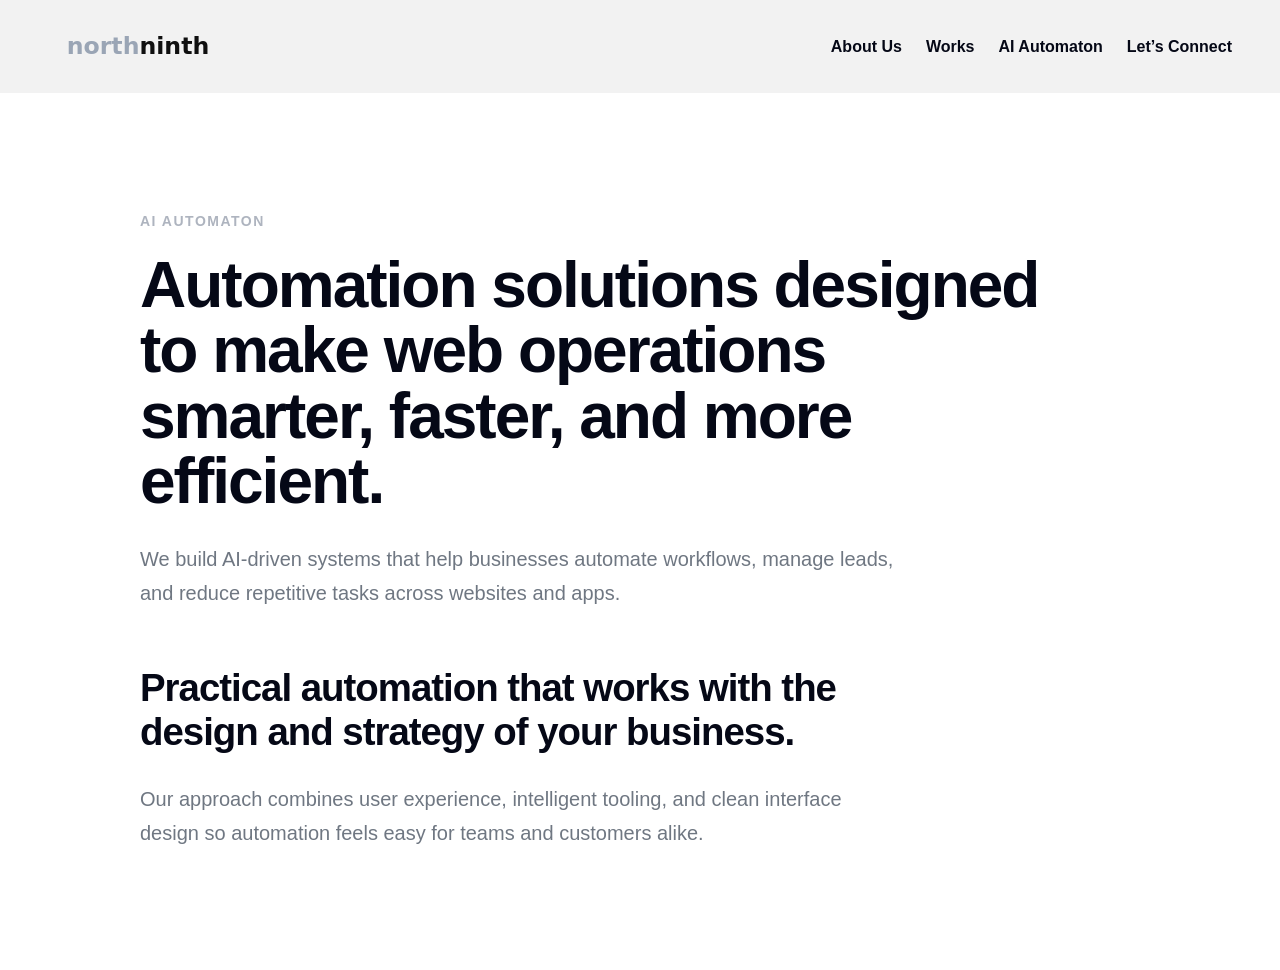
==== automation.html @ 1477fb8a "Add standalone Works and AI Automaton pages with header link navigation" ====
<!DOCTYPE html>
<html lang="en">
<head>
  <meta charset="UTF-8" />
  <meta name="viewport" content="width=device-width, initial-scale=1.0" />
  <title>AI Automaton | northninth</title>
  <link rel="stylesheet" href="style.css" />
</head>
<body>
  <header class="site-header">
    <div class="logo">
      <img src="logo.svg" alt="northninth logo" />
    </div>

    <nav class="header-nav">
      <a href="index.html#about">About Us</a>
      <a href="works.html">Works</a>
      <a href="automation.html">AI Automaton</a>
      <a href="index.html#contact">Let’s Connect</a>
    </nav>
  </header>

  <main>
    <section class="about-section" id="automation">
      <div class="about-container">
        <p class="section-label">AI Automaton</p>

        <h2 class="about-heading">
          Automation solutions designed to make web operations smarter,
          faster, and more efficient.
        </h2>

        <p class="about-text">
          We build AI-driven systems that help businesses automate workflows,
          manage leads, and reduce repetitive tasks across websites and apps.
        </p>

        <h3 class="about-subheading">
          Practical automation that works with the design and strategy of your business.
        </h3>

        <p class="about-text">
          Our approach combines user experience, intelligent tooling, and clean
          interface design so automation feels easy for teams and customers alike.
        </p>
      </div>
    </section>
  </main>
</body>
</html>
---- style.css ----
* {
  box-sizing: border-box;
  margin: 0;
  padding: 0;
}

:root {
  --bg-color: #f2f2f2;
  --surface-color: #ffffff;
  --text-dark: #050816;
  --text-gray: #aeb4bf;
  --text-muted: #6f7782;
  --border-dark: #111111;
}

body {
  background-color: var(--bg-color);
  color: var(--text-dark);
  font-family: "Inter Tight", Arial, sans-serif;
}

.site-header {
  display: flex;
  justify-content: space-between;
  align-items: center;
  padding: 24px 48px;
}

.logo img {
  width: 180px;
  height: auto;
  display: block;
}

.header-nav {
  display: flex;
  align-items: center;
  gap: 24px;
}

.header-nav a {
  color: var(--text-dark);
  text-decoration: none;
  font-size: 16px;
  font-weight: 600;
  transition: color 0.2s ease;
}

.header-nav a:hover {
  color: #555;
}

.hero {
  min-height: calc(100vh - 100px);
  display: flex;
  flex-direction: column;
  justify-content: center;
  align-items: center;
  padding: 40px 20px 100px;
  text-align: center;
}

.hero h1 {
  max-width: 1200px;
  font-size: clamp(52px, 8vw, 110px);
  line-height: 0.95;
  font-weight: 700;
  letter-spacing: -3px;
}

.hero-gray {
  color: var(--text-gray);
}

.hero-subheadline {
  max-width: 760px;
  margin-top: 32px;
  font-size: 20px;
  line-height: 1.6;
  color: var(--text-dark);
}

.hero-button {
  display: inline-flex;
  align-items: center;
  justify-content: center;
  margin-top: 40px;
  padding: 18px 38px;
  border-radius: 999px;
  background-color: var(--text-dark);
  color: white;
  text-decoration: none;
  font-size: 18px;
  font-weight: 600;
  transition: opacity 0.2s ease;
}

.hero-button:hover {
  opacity: 0.85;
}

@media (max-width: 768px) {
  .site-header {
    padding: 20px 20px;
  }

  .logo img {
    width: 140px;
  }

  .hero {
    padding: 20px 16px 80px;
  }

  .hero h1 {
    font-size: clamp(42px, 12vw, 72px);
    letter-spacing: -2px;
  }

  .hero-subheadline {
    font-size: 18px;
    margin-top: 24px;
  }

  .hero-button {
    font-size: 16px;
    padding: 16px 30px;
  }
}

.about-section {
  padding: 120px 20px;
  background-color: #ffffff;
}

.about-container {
  max-width: 1000px;
  margin: 0 auto;
  text-align: left;
}

.section-label {
  font-size: 14px;
  font-weight: 600;
  letter-spacing: 1.5px;
  text-transform: uppercase;
  color: var(--text-gray);
  margin-bottom: 24px;
}

.about-heading {
  font-size: clamp(40px, 5vw, 72px);
  line-height: 1.02;
  font-weight: 700;
  letter-spacing: -2px;
  color: var(--text-dark);
  max-width: 900px;
}

.about-text {
  font-size: 20px;
  line-height: 1.7;
  color: var(--text-muted);
  max-width: 760px;
  margin-top: 28px;
}

.about-subheading {
  font-size: clamp(28px, 3vw, 42px);
  line-height: 1.15;
  font-weight: 700;
  letter-spacing: -1px;
  color: var(--text-dark);
  max-width: 820px;
  margin-top: 56px;
}

@media (max-width: 768px) {
  .about-section {
    padding: 80px 20px;
  }

  .about-heading {
    font-size: clamp(32px, 9vw, 48px);
  }

  .about-text {
    font-size: 18px;
  }

  .about-subheading {
    font-size: clamp(24px, 7vw, 34px);
    margin-top: 40px;
  }
}
.brand-name {
  display: inline-block;
  font-weight: inherit;
  letter-spacing: inherit;
}

.brand-light {
  color: var(--text-gray);
}

.brand-dark {
  color: var(--text-dark);
}

.works-section {
  padding: 120px 20px;
  background-color: var(--bg-color);
}

.works-container {
  max-width: 1200px;
  margin: 0 auto;
}

.works-heading {
  max-width: 760px;
  font-size: clamp(40px, 5vw, 72px);
  line-height: 1.02;
  font-weight: 700;
  letter-spacing: -2px;
  color: var(--text-dark);
  margin-bottom: 56px;
}

.works-grid {
  display: grid;
  grid-template-columns: repeat(3, 1fr);
  gap: 28px;
}

.work-card {
  display: flex;
  flex-direction: column;
}

.work-image-placeholder {
  width: 100%;
  aspect-ratio: 4 / 3;
  background: #dfe3e8;
  border-radius: 20px;
}

.work-info {
  margin-top: 18px;
}

.work-info h3 {
  font-size: 24px;
  font-weight: 700;
  color: var(--text-dark);
  margin-bottom: 8px;
}

.work-info p {
  font-size: 16px;
  color: var(--text-muted);
}

@media (max-width: 900px) {
  .works-grid {
    grid-template-columns: 1fr;
  }

  .works-heading {
    margin-bottom: 40px;
  }
}
.contact-section {
  padding: 120px 20px;
  background-color: #ffffff;
}

.contact-container {
  max-width: 900px;
  margin: 0 auto;
}

.contact-heading {
  max-width: 800px;
  font-size: clamp(40px, 5vw, 72px);
  line-height: 1.02;
  font-weight: 700;
  letter-spacing: -2px;
  color: var(--text-dark);
  margin-bottom: 24px;
}

.contact-text {
  max-width: 620px;
  font-size: 20px;
  line-height: 1.7;
  color: var(--text-muted);
  margin-bottom: 48px;
}

.contact-form {
  background-color: #ffffff;
  border: 1px solid #e3e7ee;
  border-radius: 28px;
  box-shadow: 0 28px 80px rgba(15, 23, 42, 0.08);
  padding: 40px;
}

.form-group {
  display: flex;
  flex-direction: column;
  gap: 12px;
  margin-bottom: 24px;
}

.contact-form label {
  font-size: 16px;
  font-weight: 700;
  color: var(--text-dark);
}

.contact-form input,
.contact-form textarea {
  width: 100%;
  border: 1px solid #d7dde7;
  border-radius: 18px;
  background-color: #fdfdff;
  padding: 16px 18px;
  font-size: 16px;
  line-height: 1.5;
  color: var(--text-dark);
  outline: none;
  transition: border-color 0.2s ease, box-shadow 0.2s ease;
}

.contact-form input:focus,
.contact-form textarea:focus {
  border-color: var(--text-dark);
  box-shadow: 0 0 0 4px rgba(5, 8, 22, 0.08);
}

.pill-group {
  display: flex;
  flex-wrap: wrap;
  gap: 12px;
}

.pill-button {
  border: 1px solid #d7dde7;
  border-radius: 999px;
  background-color: #ffffff;
  color: var(--text-dark);
  padding: 14px 24px;
  font-size: 16px;
  font-weight: 500;
  cursor: pointer;
  transition: background-color 0.2s ease, border-color 0.2s ease, color 0.2s ease;
}

.pill-button:hover {
  background-color: #f7f7f7;
}

.pill-button.active {
  background-color: var(--text-gray);
  border-color: var(--text-gray);
  color: #ffffff;
}

.contact-button {
  margin-top: 8px;
  padding: 18px 34px;
  border: none;
  border-radius: 999px;
  background-color: var(--text-dark);
  color: white;
  font-size: 18px;
  font-weight: 700;
  cursor: pointer;
  transition: opacity 0.2s ease, transform 0.2s ease;
}

.contact-button:hover {
  opacity: 0.95;
  transform: translateY(-1px);
}

.form-message {
  display: none;
  margin-top: 18px;
  font-size: 16px;
  line-height: 1.6;
}

.success-message {
  color: #14632e;
}

.error-message {
  color: #8b1f28;
}

@media (max-width: 768px) {
  .contact-form {
    padding: 28px 20px;
  }

  .form-group {
    margin-bottom: 20px;
  }

  .contact-button {
    width: 100%;
    padding: 16px 20px;
  }
}

.contact-form {
  display: flex;
  flex-direction: column;
  gap: 24px;
}

.form-group {
  display: flex;
  flex-direction: column;
}

.form-group label {
  font-size: 15px;
  font-weight: 600;
  color: var(--text-dark);
  margin-bottom: 10px;
}

.form-group input,
.form-group textarea {
  width: 100%;
  padding: 18px 20px;
  font-size: 16px;
  font-family: inherit;
  color: var(--text-dark);
  background-color: var(--bg-color);
  border: 1px solid var(--border-light);
  border-radius: 18px;
  outline: none;
  transition: border-color 0.2s ease, background-color 0.2s ease;
}

.form-group input:focus,
.form-group textarea:focus {
  border-color: var(--text-dark);
  background-color: #ffffff;
}

.form-group textarea {
  resize: vertical;
  min-height: 160px;
}

.contact-button {
  align-self: flex-start;
  display: inline-flex;
  align-items: center;
  justify-content: center;
  padding: 18px 34px;
  border: none;
  border-radius: 999px;
  background-color: var(--text-dark);
  color: #ffffff;
  font-size: 17px;
  font-weight: 600;
  cursor: pointer;
  transition: opacity 0.2s ease;
}

.contact-button:hover {
  opacity: 0.85;
}

.form-message {
  display: none;
  font-size: 15px;
  margin-top: 8px;
}

.success-message {
  color: #2f7a46;
}

.error-message {
  color: #a33a3a;
}

@media (max-width: 768px) {
  .contact-section {
    padding: 80px 20px;
  }

  .contact-heading {
    font-size: clamp(32px, 9vw, 48px);
  }

  .contact-text {
    font-size: 18px;
    margin-bottom: 36px;
  }

  .contact-button {
    width: 100%;
    justify-content: center;
  }
}

.pill-group {
  display: flex;
  flex-wrap: wrap;
  gap: 14px;
  margin-top: 8px;
}
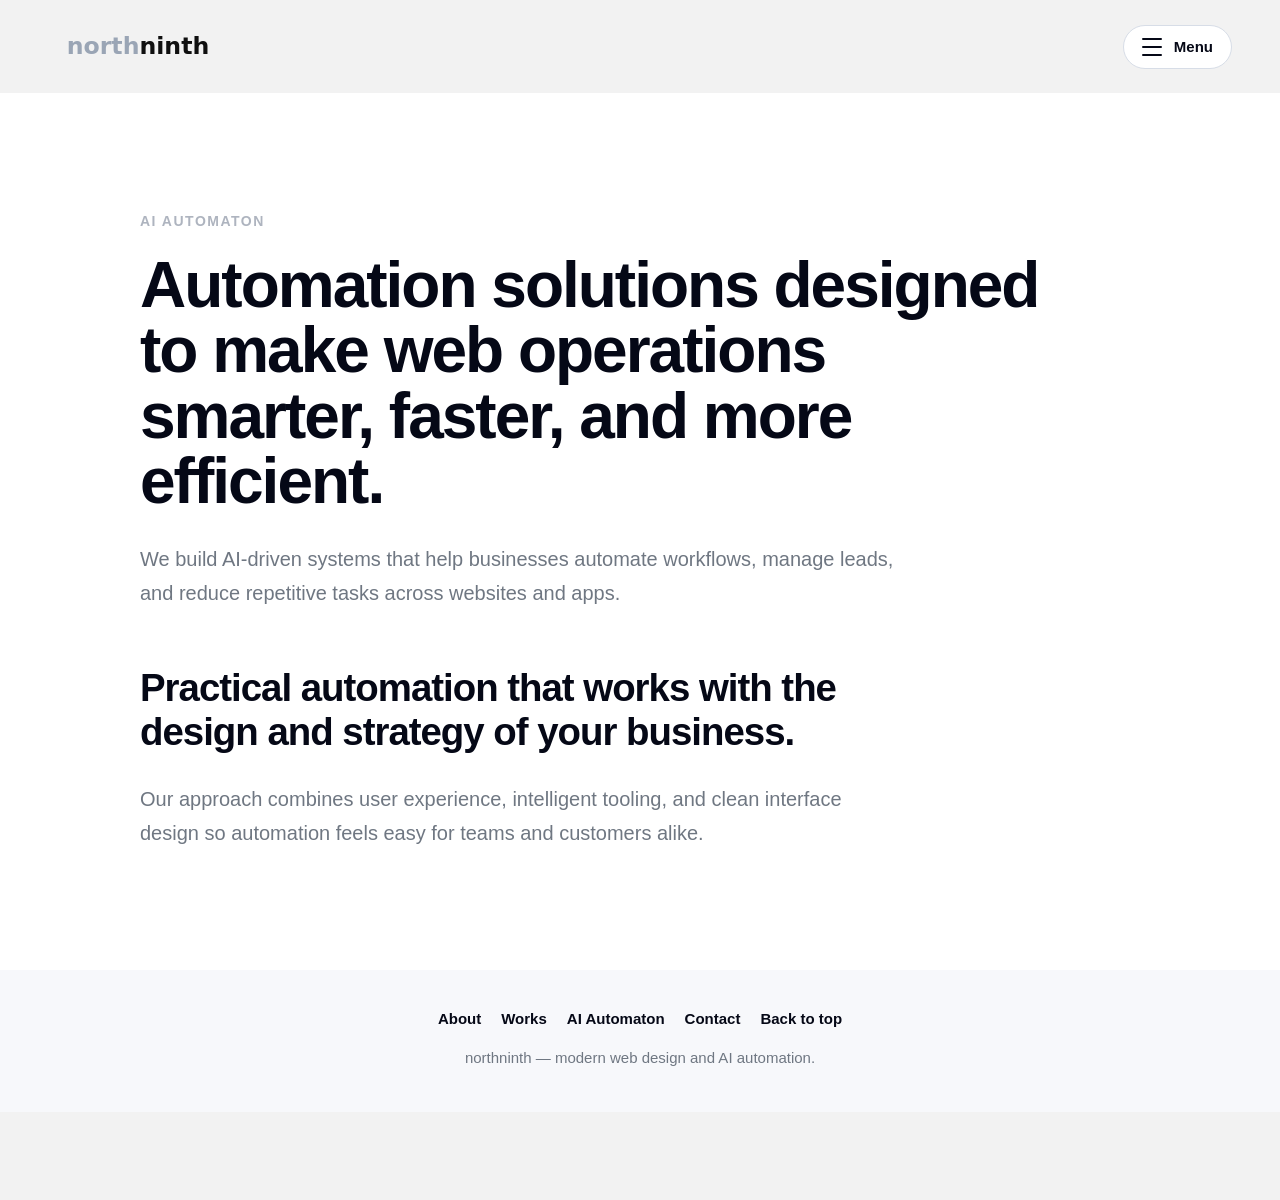
==== commit 4bd6b708: "Replace header text links with a unique menu icon and add Home link" ====
--- a/automation.html
+++ b/automation.html
@@ -7,16 +7,27 @@
   <link rel="stylesheet" href="style.css" />
 </head>
 <body>
+  <div id="top"></div>
   <header class="site-header">
     <div class="logo">
       <img src="logo.svg" alt="northninth logo" />
     </div>
 
-    <nav class="header-nav">
-      <a href="index.html#about">About Us</a>
+    <button class="nav-toggle" aria-expanded="false" aria-controls="site-menu" type="button">
+      <span class="nav-toggle-icon" aria-hidden="true">
+        <span></span>
+        <span></span>
+        <span></span>
+      </span>
+      <span class="nav-toggle-label">Menu</span>
+    </button>
+
+    <nav class="site-menu" id="site-menu" aria-label="Site navigation">
+      <a href="index.html">Home</a>
+      <a href="index.html#about">About</a>
       <a href="works.html">Works</a>
       <a href="automation.html">AI Automaton</a>
-      <a href="index.html#contact">Let’s Connect</a>
+      <a href="index.html#contact">Contact</a>
     </nav>
   </header>
 
@@ -45,6 +56,19 @@
         </p>
       </div>
     </section>
+
+    <footer class="site-footer">
+      <div class="footer-container">
+        <nav class="footer-nav">
+          <a href="index.html#about">About</a>
+          <a href="works.html">Works</a>
+          <a href="automation.html">AI Automaton</a>
+          <a href="index.html#contact">Contact</a>
+          <a href="#top">Back to top</a>
+        </nav>
+        <p class="footer-note">northninth — modern web design and AI automation.</p>
+      </div>
+    </footer>
   </main>
 </body>
 </html>
--- a/style.css
+++ b/style.css
@@ -32,22 +32,96 @@
   display: block;
 }
 
-.header-nav {
-  display: flex;
+.nav-toggle {
+  display: inline-flex;
   align-items: center;
-  gap: 24px;
-}
-
-.header-nav a {
+  gap: 12px;
+  border: 1px solid #d7dde7;
+  background-color: #ffffff;
+  color: var(--text-dark);
+  padding: 12px 18px;
+  border-radius: 999px;
+  cursor: pointer;
+  font-size: 15px;
+  font-weight: 600;
+  transition: border-color 0.2s ease, background-color 0.2s ease, transform 0.2s ease;
+}
+
+.nav-toggle:hover,
+.nav-toggle:focus-visible {
+  border-color: var(--text-dark);
+  background-color: #f7f7f7;
+}
+
+.nav-toggle-icon {
+  display: inline-flex;
+  flex-direction: column;
+  justify-content: space-between;
+  width: 20px;
+  height: 18px;
+}
+
+.nav-toggle-icon span {
+  display: block;
+  height: 2px;
+  width: 100%;
+  background-color: var(--text-dark);
+  border-radius: 999px;
+}
+
+.site-menu {
+  position: absolute;
+  top: calc(100% + 18px);
+  right: 48px;
+  display: flex;
+  flex-direction: column;
+  gap: 14px;
+  padding: 22px 24px;
+  min-width: 220px;
+  background-color: #ffffff;
+  border: 1px solid #e3e7ee;
+  border-radius: 24px;
+  box-shadow: 0 24px 64px rgba(15, 23, 42, 0.12);
+  opacity: 0;
+  pointer-events: none;
+  transform: translateY(-10px);
+  transition: opacity 0.2s ease, transform 0.2s ease;
+  z-index: 20;
+}
+
+.site-menu.open {
+  opacity: 1;
+  pointer-events: auto;
+  transform: translateY(0);
+}
+
+.site-menu a {
   color: var(--text-dark);
   text-decoration: none;
+  font-weight: 600;
   font-size: 16px;
-  font-weight: 600;
+  padding: 10px 0;
   transition: color 0.2s ease;
 }
 
-.header-nav a:hover {
+.site-menu a:hover {
   color: #555;
+}
+
+@media (max-width: 768px) {
+  .site-header {
+    padding: 20px 20px;
+  }
+
+  .nav-toggle {
+    padding: 12px 16px;
+  }
+
+  .site-menu {
+    right: 20px;
+    left: 20px;
+    min-width: auto;
+  }
 }
 
 .hero {
@@ -518,3 +592,89 @@
   gap: 14px;
   margin-top: 8px;
 }
+
+.site-footer {
+  padding: 40px 20px;
+  background-color: #f7f8fb;
+}
+
+.footer-container {
+  max-width: 1100px;
+  margin: 0 auto;
+  display: flex;
+  flex-direction: column;
+  align-items: center;
+  gap: 18px;
+}
+
+.footer-nav {
+  display: flex;
+  flex-wrap: wrap;
+  justify-content: center;
+  gap: 20px;
+}
+
+.footer-nav a {
+  color: var(--text-dark);
+  text-decoration: none;
+  font-size: 15px;
+  font-weight: 600;
+  transition: color 0.2s ease;
+}
+
+.footer-nav a:hover {
+  color: #4d4d4d;
+}
+
+.footer-note {
+  max-width: 760px;
+  text-align: center;
+  color: var(--text-muted);
+  font-size: 15px;
+  line-height: 1.75;
+}
+
+@media (max-width: 768px) {
+  .footer-nav {
+    gap: 14px;
+  }
+}
+body {
+  cursor: none;
+}
+
+.cursor-dot,
+.cursor-ring {
+  position: fixed;
+  top: 0;
+  left: 0;
+  pointer-events: none;
+  z-index: 9999;
+  transform: translate(-50%, -50%);
+}
+
+.cursor-dot {
+  width: 8px;
+  height: 8px;
+  background-color: var(--text-dark);
+  border-radius: 50%;
+}
+
+.cursor-ring {
+  width: 32px;
+  height: 32px;
+  border: 1.5px solid var(--text-gray);
+  border-radius: 50%;
+  transition: width 0.2s ease, height 0.2s ease, border-color 0.2s ease;
+}
+
+@media (max-width: 768px) {
+  .cursor-dot,
+  .cursor-ring {
+    display: none;
+  }
+
+  body {
+    cursor: auto;
+  }
+}
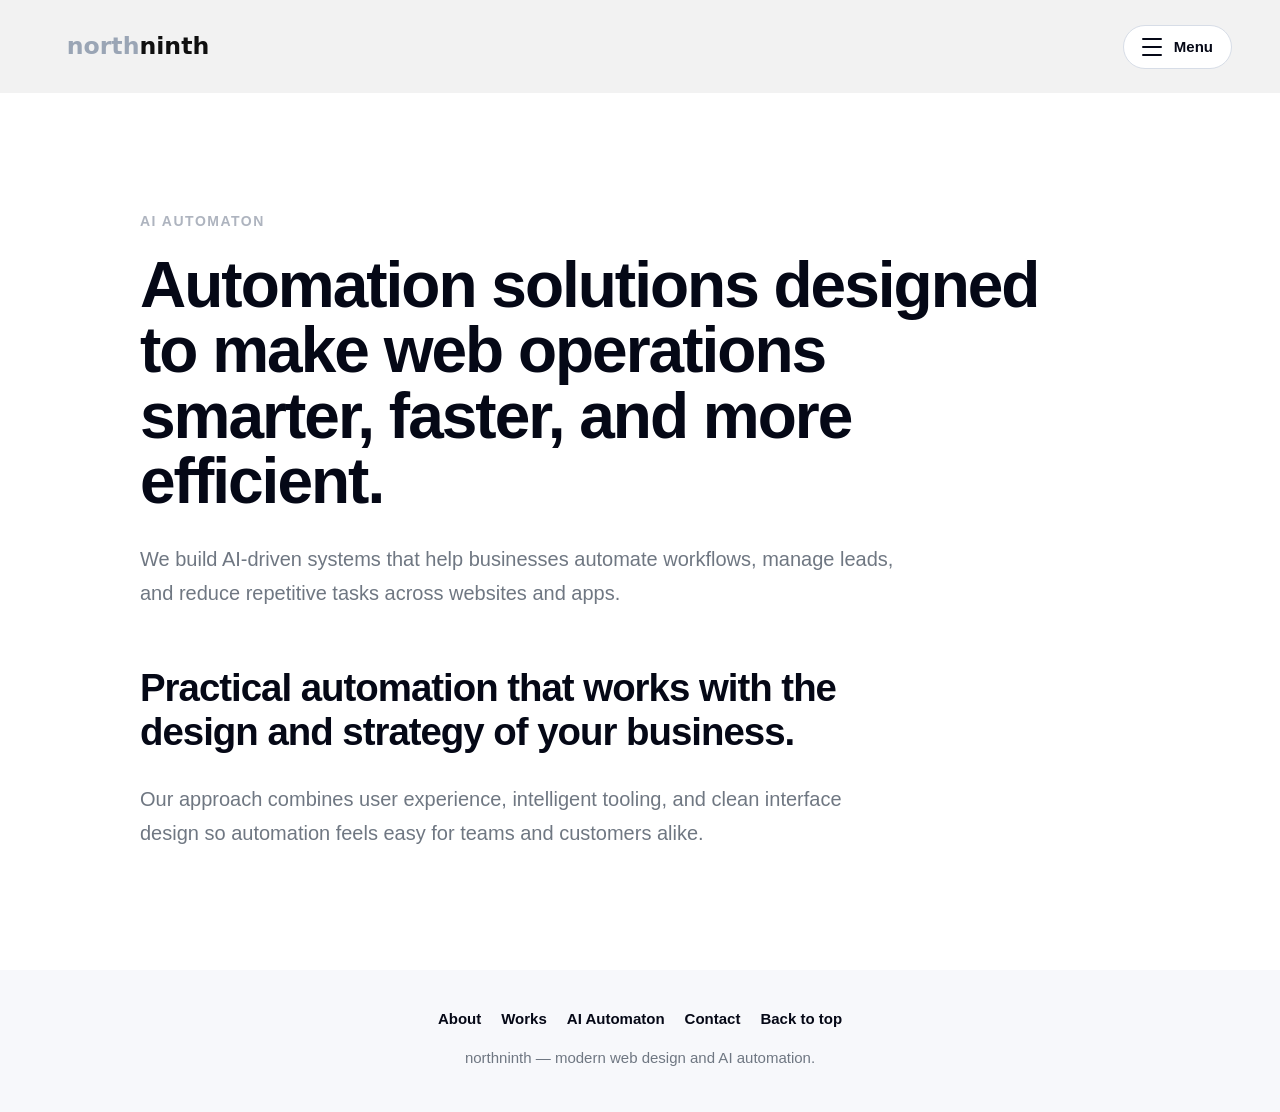
==== commit ab49ef33: "Improve mobile menu styling and fix toggle behavior" ====
--- a/automation.html
+++ b/automation.html
@@ -70,5 +70,6 @@
       </div>
     </footer>
   </main>
+  <script src="script.js" defer></script>
 </body>
 </html>
--- a/style.css
+++ b/style.css
@@ -20,6 +20,7 @@
 }
 
 .site-header {
+  position: relative;
   display: flex;
   justify-content: space-between;
   align-items: center;
@@ -76,32 +77,39 @@
   display: flex;
   flex-direction: column;
   gap: 14px;
-  padding: 22px 24px;
-  min-width: 220px;
-  background-color: #ffffff;
-  border: 1px solid #e3e7ee;
-  border-radius: 24px;
-  box-shadow: 0 24px 64px rgba(15, 23, 42, 0.12);
+  padding: 24px 24px;
+  min-width: 300px;
+  max-width: 320px;
+  background-color: rgba(255, 255, 255, 0.58);
+  border: 1px solid rgba(255, 255, 255, 0.58);
+  border-radius: 34px;
+  box-shadow: 0 40px 100px rgba(15, 23, 42, 0.18);
+  backdrop-filter: blur(24px);
+  -webkit-backdrop-filter: blur(24px);
   opacity: 0;
   pointer-events: none;
-  transform: translateY(-10px);
-  transition: opacity 0.2s ease, transform 0.2s ease;
+  transform: translateY(-12px) scale(0.97);
+  transition: opacity 0.24s ease, transform 0.24s ease, background-color 0.2s ease;
   z-index: 20;
+  align-items: center;
+  text-align: center;
 }
 
 .site-menu.open {
   opacity: 1;
   pointer-events: auto;
-  transform: translateY(0);
+  transform: translateY(0) scale(1);
 }
 
 .site-menu a {
   color: var(--text-dark);
   text-decoration: none;
-  font-weight: 600;
-  font-size: 16px;
+  font-weight: 700;
+  font-size: 18px;
+  line-height: 1.5;
   padding: 10px 0;
-  transition: color 0.2s ease;
+  transition: color 0.2s ease, transform 0.2s ease;
+  width: 100%;
 }
 
 .site-menu a:hover {
@@ -639,42 +647,4 @@
     gap: 14px;
   }
 }
-body {
-  cursor: none;
-}
-
-.cursor-dot,
-.cursor-ring {
-  position: fixed;
-  top: 0;
-  left: 0;
-  pointer-events: none;
-  z-index: 9999;
-  transform: translate(-50%, -50%);
-}
-
-.cursor-dot {
-  width: 8px;
-  height: 8px;
-  background-color: var(--text-dark);
-  border-radius: 50%;
-}
-
-.cursor-ring {
-  width: 32px;
-  height: 32px;
-  border: 1.5px solid var(--text-gray);
-  border-radius: 50%;
-  transition: width 0.2s ease, height 0.2s ease, border-color 0.2s ease;
-}
-
-@media (max-width: 768px) {
-  .cursor-dot,
-  .cursor-ring {
-    display: none;
-  }
-
-  body {
-    cursor: auto;
-  }
-}
+/* Removed custom cursor styles to avoid conflicts with the menu toggle */
